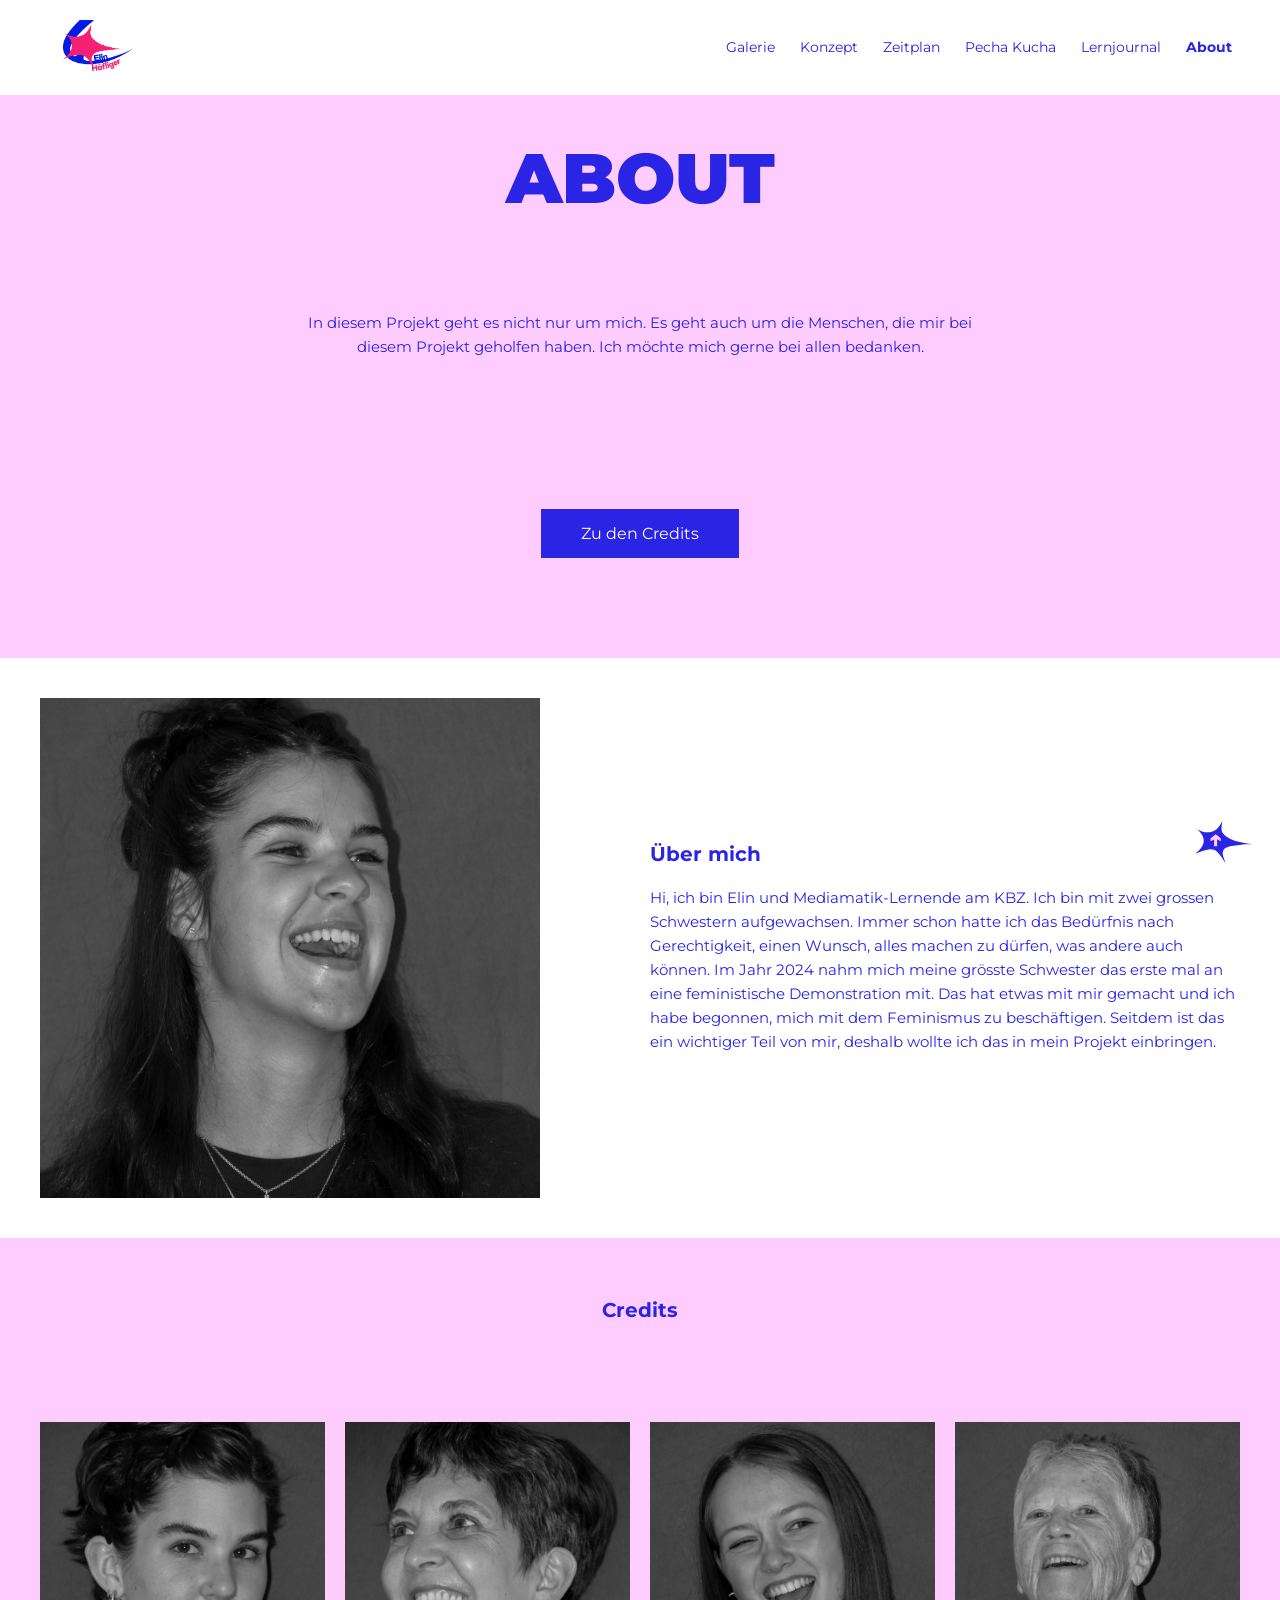
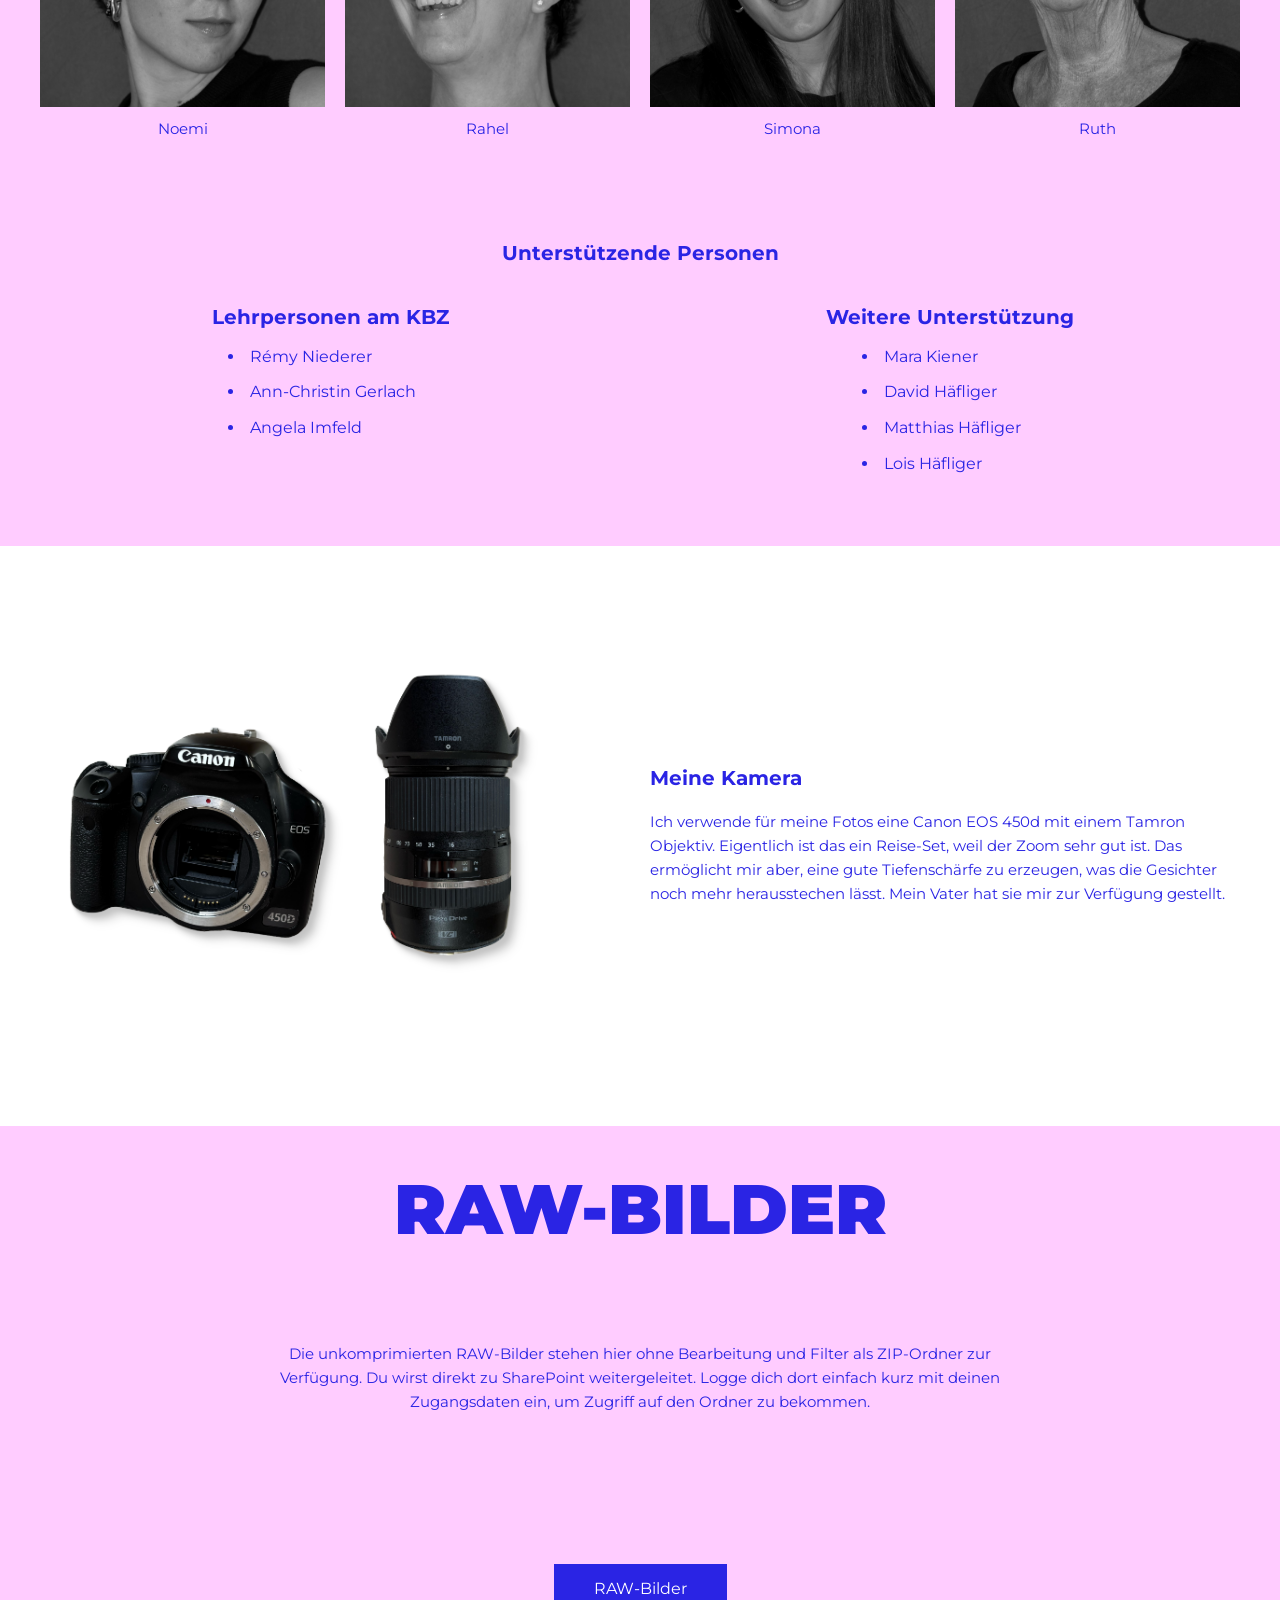
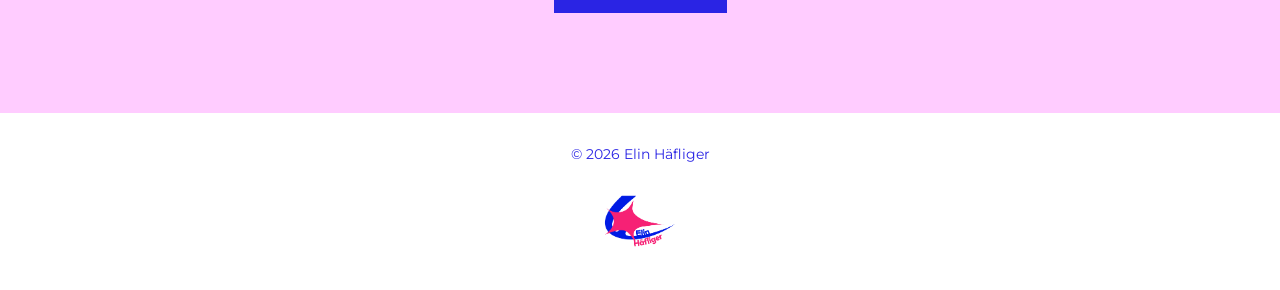
==== about.html @ 10776e83 "Initial Version on GitHib" ====
<!DOCTYPE html>
<html lang="de">
<head>
    <meta charset="UTF-8">
    <meta name="viewport" content="width=device-width, initial-scale=1.0">
    <link rel="stylesheet" href="styles.css">
    <style>@import url('https://fonts.googleapis.com/css2?family=Montserrat:ital,wght@0,100..900;1,100..900&display=swap');</style>
    <title>About</title>
</head>
<body>
<div id="top"></div>
<header>
    <nav class="navbar">
        <div class="logo">
            <a href="index.html">
                <img src="Images/Logo_Website.png" alt="Logo">
            </a>
        </div>
        <div class="nav-links">
            <a href="index.html">Galerie</a>
            <a href="konzept.html">Konzept</a>
            <a href="zeitplan.html">Zeitplan</a>
            <a href="pecha_kucha.html">Pecha Kucha</a>
            <a href="lernjournal.html">Lernjournal</a>
            <a href="about.html" class="active">About</a>
        </div>
    </nav>
</header>
<main class="about-page">
<h1 class="title">ABOUT</h1>

<p class="subtitle">In diesem Projekt geht es nicht nur um mich. Es geht auch um die Menschen, die mir bei diesem Projekt geholfen haben. Ich möchte mich gerne bei allen bedanken.</p>

<div class="button-container">
  <a href="#credits" class="btn-primary">Zu den Credits</a>
</div>

<section class="galerie-container">
    <div class="box-bild">
        <img src="Images/Elin_Bild.webp" alt="Elin Häfliger">
    </div>
    <div class="box-text">
        <h2>Über mich</h2>
        <p class="Fliesstext">Hi, ich bin Elin und Mediamatik-Lernende am KBZ. Ich bin mit zwei grossen Schwestern aufgewachsen. Immer schon hatte ich das Bedürfnis nach Gerechtigkeit, einen Wunsch, alles machen zu dürfen, was andere auch können. Im Jahr 2024 nahm mich meine grösste Schwester das erste mal an eine feministische Demonstration mit. Das hat etwas mit mir gemacht und ich habe begonnen, mich mit dem Feminismus zu beschäftigen. Seitdem ist das ein wichtiger Teil von mir, deshalb wollte ich das in mein Projekt einbringen.</p>
    </div>
</section>

<div id="credits"></div>

<h2>Credits</h2>
<section class="galerie-container bilder-reihe">
    <div class="quadrat-bild-box">
        <div class="bild-mit-name">
            <img src="Images/Noemi_Credits.webp" alt="Noemi">
            <p class="bild-name">Noemi</p>
        </div>
    </div>
    <div class="quadrat-bild-box">
        <div class="bild-mit-name">
            <img src="Images/Rahel_Credits.webp" alt="Rahel">
            <p class="bild-name">Rahel</p>
        </div>
    </div>
    <div class="quadrat-bild-box">
        <div class="bild-mit-name">
            <img src="Images/Simona_Credits.webp" alt="Simona">
            <p class="bild-name">Simona</p>
        </div>
    </div>
    <div class="quadrat-bild-box">
        <div class="bild-mit-name">
            <img src="Images/Ruth_Credits.webp" alt="Ruth">
            <p class="bild-name">Ruth</p>
        </div>
    </div>  
</section>

<section class="unterstuetzung-section">
    <h2 class="unterstuetzung-titel">Unterstützende Personen</h2>
    <div class="unterstuetzung-container">
        <div class="unterstuetzung-block">
            <h3>Lehrpersonen am KBZ</h3>
            <ul class="Fliesstext zentrierte-liste">
                <li>Rémy Niederer</li>
                <li>Ann-Christin Gerlach</li>
                <li>Angela Imfeld</li>
            </ul>
        </div>
        <div class="unterstuetzung-block">
            <h3>Weitere Unterstützung</h3>
            <ul class="Fliesstext zentrierte-liste">
                <li>Mara Kiener</li>
                <li>David Häfliger</li>
                <li>Matthias Häfliger</li>
                <li>Lois Häfliger</li>
            </ul>
        </div>
    </div>
</section>
    
<section class="galerie-container">
    <div class="box-bild">
        <img src="Images/Kamera.webp" alt="Meine Kamera">
    </div>
    <div class="box-text">
        <h2>Meine Kamera</h2>
        <p class="Fliesstext">Ich verwende für meine Fotos eine Canon EOS 450d mit einem Tamron Objektiv. Eigentlich ist das ein Reise-Set, weil der Zoom sehr gut ist. Das ermöglicht mir aber, eine gute Tiefenschärfe zu erzeugen, was die Gesichter noch mehr herausstechen lässt. Mein Vater hat sie mir zur Verfügung gestellt.</p>
    </div>
</section>

 <h1 class="title">RAW-BILDER</h1>
<p class="subtitle">Die unkomprimierten RAW-Bilder stehen hier ohne Bearbeitung und Filter als ZIP-Ordner zur Verfügung. Du wirst direkt zu SharePoint weitergeleitet. Logge dich dort einfach kurz mit deinen Zugangsdaten ein, um Zugriff auf den Ordner zu bekommen.</p>
    <div class="button-container">
  <a href="https://kbz-my.sharepoint.com/my?viewid=73e947a3%2D4721%2D4b78%2Da387%2De96b208ab8cf&id=%2Fpersonal%2Felinsimea%5Fhaefliger%5Fstud%5Fkbz%2Dzug%5Fch%2FDocuments%2F1%2ELehrjahr%2FModul%C3%BCbergreifendes%5FProjekt%5FEH%2F03%5FHKB%5FE%2F%5FUmsetzung%2F05%5FRAW%2F02%5FRAW%2Ezip&parent=%2Fpersonal%2Felinsimea%5Fhaefliger%5Fstud%5Fkbz%2Dzug%5Fch%2FDocuments%2F1%2ELehrjahr%2FModul%C3%BCbergreifendes%5FProjekt%5FEH%2F03%5FHKB%5FE%2F%5FUmsetzung%2F05%5FRAW" target="_blank" class="btn-primary">RAW-Bilder</a>
</div>

</main>
<footer>
    <div class="footer-grid">
        <div class="footer-left">
            <p>&copy; 2026 Elin Häfliger</p>
        </div>
        <div class="footer-right">
            <div class="logo">
                <a href="index.html">
                    <img src="Images/Logo_Website.png" alt="Logo">
                </a>
            </div>
        </div>
    </div>
</footer>

<a href="#top" class="back-to-top" aria-label="Nach oben scrollen">
    <img src="Images/back-to-top.svg" alt="" class="back-to-top-bg">
</a>
</body>
</html>
---- styles.css ----
/* --- BASICS --- */
* {
    font-family: "Montserrat", sans-serif;
    font-optical-sizing: auto;
    font-style: normal;
    box-sizing: border-box;
}

html {
    scroll-behavior: smooth !important;
}

body {
    background-color: #FFCCFF;
    margin: 0;
    padding: 0;
    overflow-x: hidden;
    position: relative;
    display: flex;
    flex-direction: column;
    min-height: 100vh;
}

img {
    max-width: 100%;
    height: auto;
}

header {
    position: sticky;
    top: 0;
    z-index: 1000;
    padding: 0;
    border: 0;
}


/* --- NAVIGATION --- */
.navbar {
    display: flex;
    flex-direction: column;
    align-items: center;
    justify-content: center;
    background-color: #ffffff;
    padding: 20px;
    gap: 15px;
    width: 100%;
    text-align: center;
}

.logo img {
    width: 100px;
    height: auto;
    margin: 0 auto;
}

.nav-links {
    display: flex;
    flex-wrap: wrap;
    justify-content: center;
    align-items: center;
    gap: 15px;
    width: 100%;
}

.nav-links a {
    text-decoration: none;
    color: #2A24E4;
    font-size: 14px;
    text-align: center;
}

.active {
    font-weight: 700;
}


/* --- TEXT --- */
h1 {
    color: #2A24E4;
    font-size: 70px;
    margin: 70px;
}

h1.title {
    color: #2A24E4;
    font-size: clamp(30px, 10vw, 70px); 
    font-weight: 900;
    text-align: center;
    margin: 40px 15px;
    word-wrap: break-word;
}

h2 {
    color: #2A24E4;
    font-size: 20px;
    font-weight: bold;
    margin: 60px;
    text-align: center;
}

.subtitle {
    color: #2A24E4;
    font-size: 15px;
    text-align: center;
    line-height: 1.6;
    margin: 40px auto; 
    padding: 50px 40px; 
    max-width: 800px; 
    width: 100%;
}

p {
    padding: 0;
    border: 0;
    margin: 60px;
}

.Fliesstext, .Fliesstext_zentriert, p {
    color: #2A24E4;
    line-height: 1.6;
    margin: 15px;
    font-size: 15px;
}

.Fliesstext_zentriert {
    text-align: center;
}

.Fliesstext {
    text-align: left;
}

.bildname {
    font-weight: bold;
}


/* --- GALERIE --- */
.galerie-container {
    display: grid;
    grid-template-columns: repeat(2, 1fr); 
    gap: 20px;
    padding: 40px;
    background-color: #ffffff;
    width: 100%;
}

.galerie-item {
    position: relative;
    overflow: hidden;
    width: 100%;
    z-index: 1;
}

.galerie-item img {
    width: 100%;
    height: auto;
    display: block;
}

.overlay {
    position: absolute;
    top: 0; 
    bottom: 0; 
    left: 0; 
    right: 0;
    height: 100%;
    width: 100%;
    opacity: 0;
    transition: .5s ease;
    background-color: rgba(244, 41, 89, 0.85);
    z-index: 10;
    pointer-events: none; 
}

.overlay-text {
    color: #ffffff;
    font-size: 18px;
    position: absolute;
    top: 50%;
    left: 50%;
    transform: translate(-50%, -50%);
    text-align: center;
    width: 80%;
    opacity: 0;
    transition: .5s ease;
    z-index: 20;
    pointer-events: none; 
}

.overlay-text p {
    color: #ffffff !important;
    margin: 5px 0;
    font-size: 14px;
}

.galerie-item:hover .overlay,
.galerie-item:hover .overlay-text {
    opacity: 1;
}


/* --- SECTIONS --- */
.konzept-section {
    display: grid;
    grid-template-columns: 1fr 1fr; 
    gap: 30px;
    padding: 20px;
    margin: 40px auto;
    max-width: 1200px; 
    width: 100%;              
}

.about-page .galerie-container {
    display: grid;
    grid-template-columns: 1fr 1fr; 
    gap: 20px;
    padding: 40px;
    width: 100%;
    align-items: center;
}

.about-page .bilder-reihe {
    display: grid;
    grid-template-columns: repeat(4, 1fr) !important; 
    margin-top: 40px;
    align-items: start;
}

.about-page .galerie-container.bilder-reihe {
    background-color: #FFCCFF;
}

.bild-mit-name {
    display: flex;
    flex-direction: column;
    align-items: center;
    width: 100%;
}

.bild-mit-name p {
    text-align: center !important;
    width: 100%;
    margin: 10px 0 0 0 !important;
    color: #2A24E4;
}

.box-bild {
    width: 100%;
    max-width: 500px; 
    aspect-ratio: 1 / 1; 
    overflow: hidden;
}

.box-bild img {
    width: 100%;
    height: 100%;
    object-fit: cover; 
    display: block;
}

.box-text {
    background-color: #ffffff;
    padding: 0px;
    display: grid;
    align-content: center;      
    justify-content: start;      
    box-sizing: border-box;      
}

.box-text h2 {
    text-align: left;
    margin: 0 0 20px 0;
    color: #2A24E4;
}

.box-text p.Fliesstext {
    margin: 0;
    text-align: left;
    line-height: 1.6;
    color: #2A24E4;
}

.unterstuetzung-section {
    background-color: #FFCCFF !important;
    width: 100%;              
    position: relative;
    left: 0;
    right: 0;
    margin-left: 0;
    margin-right: 0;
    padding: 60px 20px;
}

.unterstuetzung-titel {
    text-align: center !important;
    margin: 0 auto 40px auto !important;
    color: #2A24E4;
}

.unterstuetzung-container {
    display: grid;
    grid-template-columns: repeat(2, 1fr); 
    gap: 40px;
    max-width: 1200px;
    margin: 0 auto;
    padding: 0;
}

.unterstuetzung-block {
    text-align: center;
}

.unterstuetzung-block h3 {
    color: #2A24E4;
    font-size: 20px;
    font-weight: bold;
    margin: 0 0 15px 0;
}

.unterstuetzung-block ul.Fliesstext {
    margin: 0;
    padding: 0;
    list-style-position: inside;
}

.unterstuetzung-block li {
    color: #2A24E4;
    font-size: 16px;
    line-height: 1.6;
    margin-bottom: 10px;
}

.unterstuetzung-block ul.zentrierte-liste {
    margin: 0 auto;
    padding: 0;
    list-style-position: outside;
    display: inline-block;
    text-align: left;
}

.unterstuetzung-block li {
    color: #2A24E4;
    margin-bottom: 10px;
    padding-left: 5px;
}

.thema-box, .erlaeuterung-box {
    background-color: #ffffff; 
    padding: 25px;
}

.thema-box h3, .erlaeuterung-box h3 {
    color: #2A24E4; 
    margin-top: 0;
}

.konzept-bild-box img {
    width: 100%;
    height: auto;
    object-fit: cover; 
    display: block;
}

.journal-box {
    background-color: #ffffff;
    color: #2A24E4;
    max-width: 800px;
    width: 100%;            
    margin: 0 auto 30px auto;  
    padding: 25px;
    box-sizing: border-box;  
}

.journal-box h2,
.journal-box .Fliesstext,
.journal-box .journal-liste {
    padding-left: 0 !important;  
    padding-right: 0 !important; 
    margin-left: 0;
    margin-right: 0;
    text-align: left;
    word-wrap: break-word;  
}

.journal-grid {
    display: grid;
    grid-template-columns: repeat(2, 1fr);
    gap: 40px;
    margin-top: 30px;
}

.journal-spalte {
    text-align: center;
}

.journal-spalte h3 {
    color: #2A24E4;
    font-size: 20px;
    font-weight: bold;
    margin: 0 0 15px 0 !important;
}

.journal-spalte ul.Fliesstext {
    margin: 0;
    padding: 0;
    list-style-position: inside;
}

.journal-spalte li {
    color: #2A24E4;
    font-size: 16px;
    line-height: 1.6;
    margin-bottom: 10px;
}


/* --- ZEITPLAN & JOURNAL --- */
.Zeitplan, .journal-bild {
    width: 100%;
    max-width: 100%;
    margin: 20px auto;
    padding: 0 15px;
}

.Zeitplan img, .journal-bild img {
    width: 80%;
    height: auto;
    display: block;
    margin: 0 auto;
}

.video-container {
    max-width: 700px;
    margin: 60px auto; 
    padding: 0 40px; 
}

.video-container video {
    width: 100%;
    height: auto;
    display: block;
    border-radius: 0;
}

.vergleiche {
  display: grid;
  grid-template-columns: repeat(2, 1fr); 
  gap: 20px; 
  max-width: 740px; 
  margin: 0 auto; 
}

.vergleiche img {
  width: 100%; 
  height: auto;
  object-fit: contain;
}


/* --- BUTTONS --- */
.button-container {
    display: grid;
    place-items: center;
    padding: 60px 0;
    width: 100%;
    grid-column: 1 / -1; 
    justify-self: center;
    margin: 40px 0;
}

.btn-primary {
    display: inline-block;
    padding: 15px 40px;
    background-color: #2A24E4;
    color: white;
    text-decoration: none;
    font-size: 16px;
    font-weight: normal;
    cursor: pointer;
    border: none;
}

.btn-primary:hover {
    background-color: #F42959;
    color: white;
    transition: background-color .5s ease;
}

.back-to-top {
    position: fixed;
    bottom: 20px;
    right: 20px;
    display: block;           
    width: 75px;             
    height: 75px;
    z-index: 9999;
    transition: transform 0.2s ease;
    
    animation: anzeigen-nach-viewport linear both;
    animation-timeline: scroll();
    animation-range: 0vh 50vh;
}

.back-to-top-bg {
    width: 100%;
    height: 100%;
    object-fit: contain;
}

@keyframes anzeigen-nach-viewport {
    0% {
        opacity: 0;
        visibility: hidden;
    }
    99% {
        opacity: 0;
        visibility: hidden;
    }
    100% {
        opacity: 1;
        visibility: visible;
    }
}

.back-to-top > *,
.back-to-top svg,
.back-to-top img,
.back-to-top-bg {
    grid-area: 1 / 1 !important; 
    width: 100%;
    height: 100%;
    object-fit: contain;
    pointer-events: none;
}


/* --- FOOTER --- */
footer {
    background-color: #ffffff;
    padding: 30px 20px;
    margin-top: auto; 
    width: 100%;
}

.footer-grid {
    display: grid;
    grid-template-columns: 1fr;
    justify-items: center;
    gap: 20px;
    align-items: center;
}

.footer-left p {
    color: #2A24E4;
    margin: 0;
    font-size: 14px;
    text-align: center;
}

.footer-right {
    display: grid;
    grid-auto-flow: column;
    justify-content: center;
    gap: 25px;
}

.footer-right a {
    color: #2A24E4;
    text-decoration: none;
    font-size: 14px;
}


/* --- MEDIA QUERIES --- */
@media (min-width: 768px) {
    .navbar {
        display: grid;
        grid-template-columns: auto 1fr;
        justify-items: start;
        padding: 10px 3.75%;
        text-align: center;
    }

    .nav-links {
        justify-content: end;
        justify-self: end;
        gap: 25px;
        margin-left: 0;
    }


    .about-section {
        grid-template-columns: 1fr; 
    }

    .erlaeuterung-box {
        grid-column: 1 / span 2; 
        margin-top: 10px; 
    }

    .konzept-bild-box {
        grid-column: 1 / span 2;
        margin-top: 15px; 
    }

    .Zeitplan {
        display: block;
    }
}

@media (max-width: 760px) {
    
    .galerie-container {
        grid-template-columns: 1fr;
        padding: 20px;
    }

    .konzept-section {
        grid-template-columns: 1fr;
    }
    
    
    .konzept-section > * {
        max-width: 100% !important;
        box-sizing: border-box !important;
    }

    
    .about-page .galerie-container {
        grid-template-columns: 1fr;
        padding: 20px;
    }

    
    .box-text {
        padding: 25px !important; 
    }

    
    .about-page .bilder-reihe {
        grid-template-columns: repeat(2, 1fr) !important; 
        gap: 15px;
    }

    .unterstuetzung-container {
        grid-template-columns: 1fr;
        gap: 30px;
    }

    
    .overlay-text {
        width: 90% !important;
        left: 50% !important;
        transform: translate(-50%, -50%) !important;
    }

    .overlay-text p {
        margin: 5px 0 !important;  
        font-size: 13px !important; 
        word-wrap: break-word !important; 
    }
}
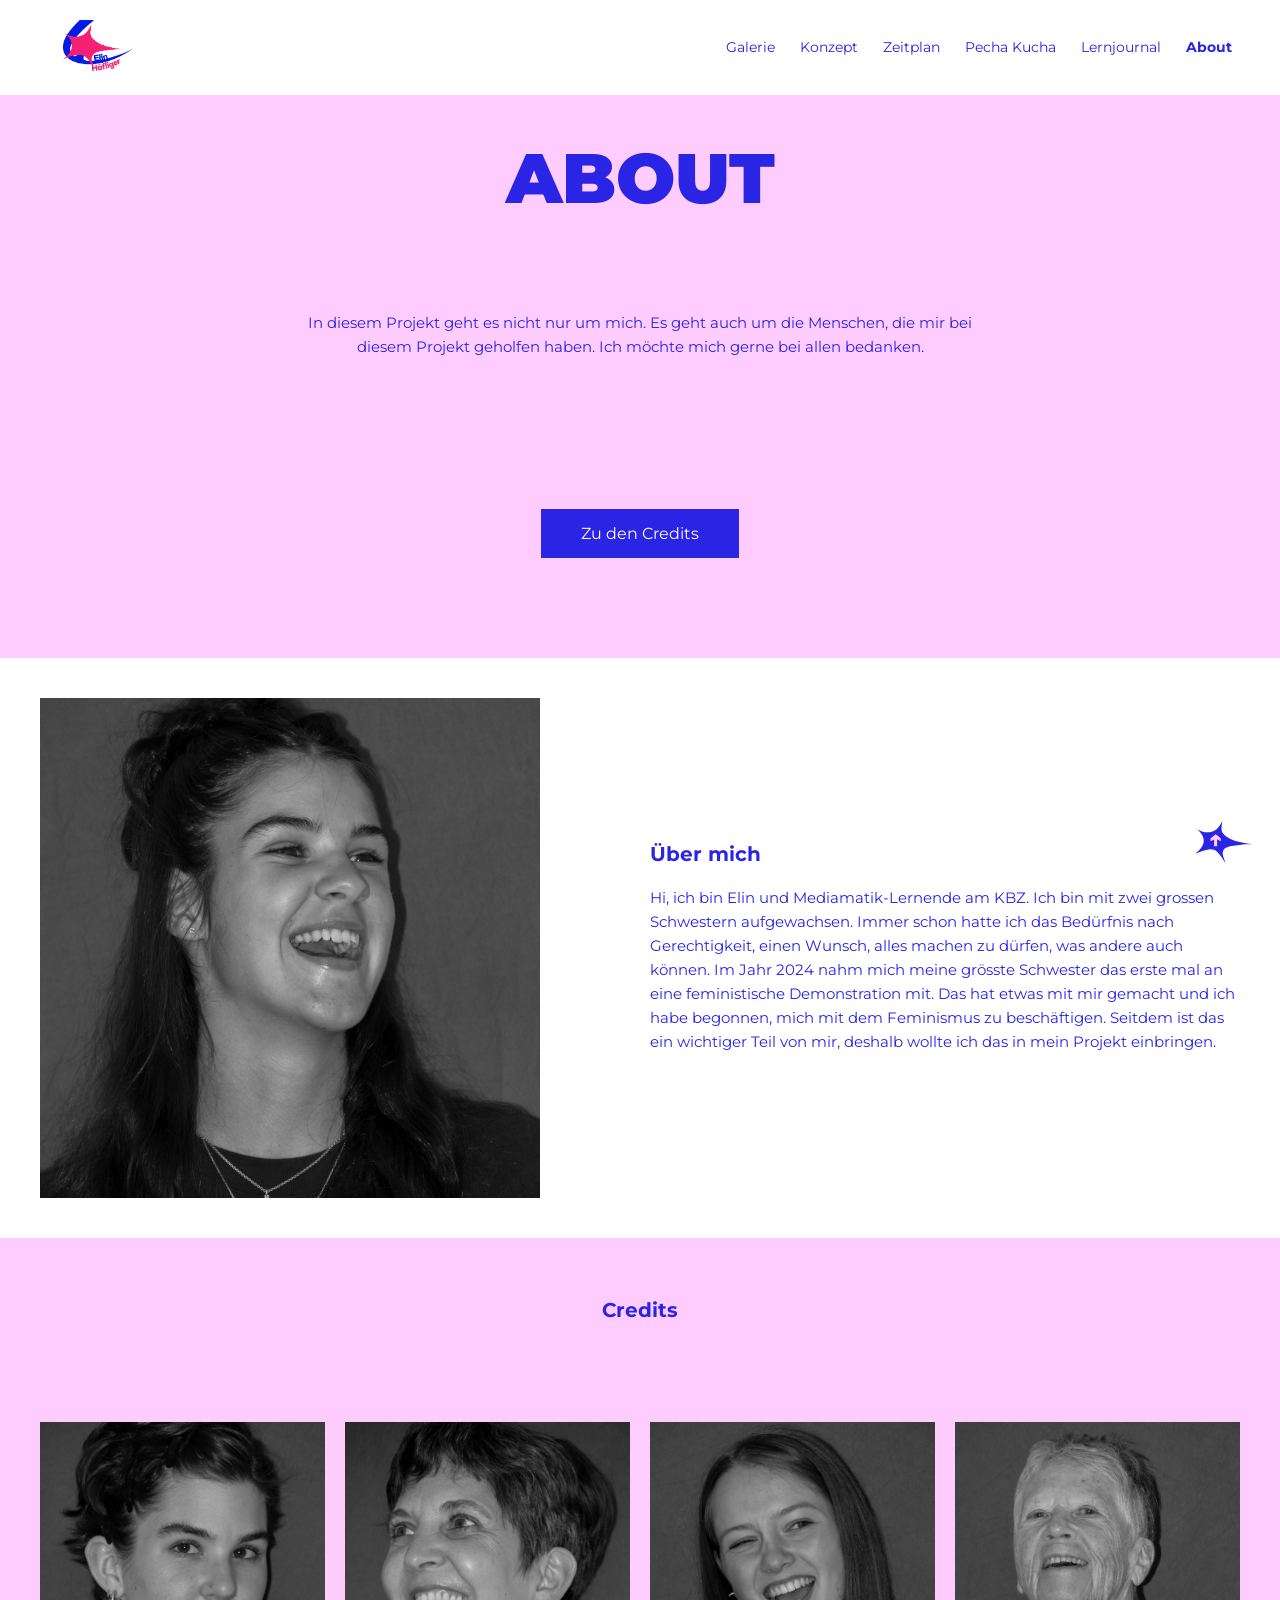
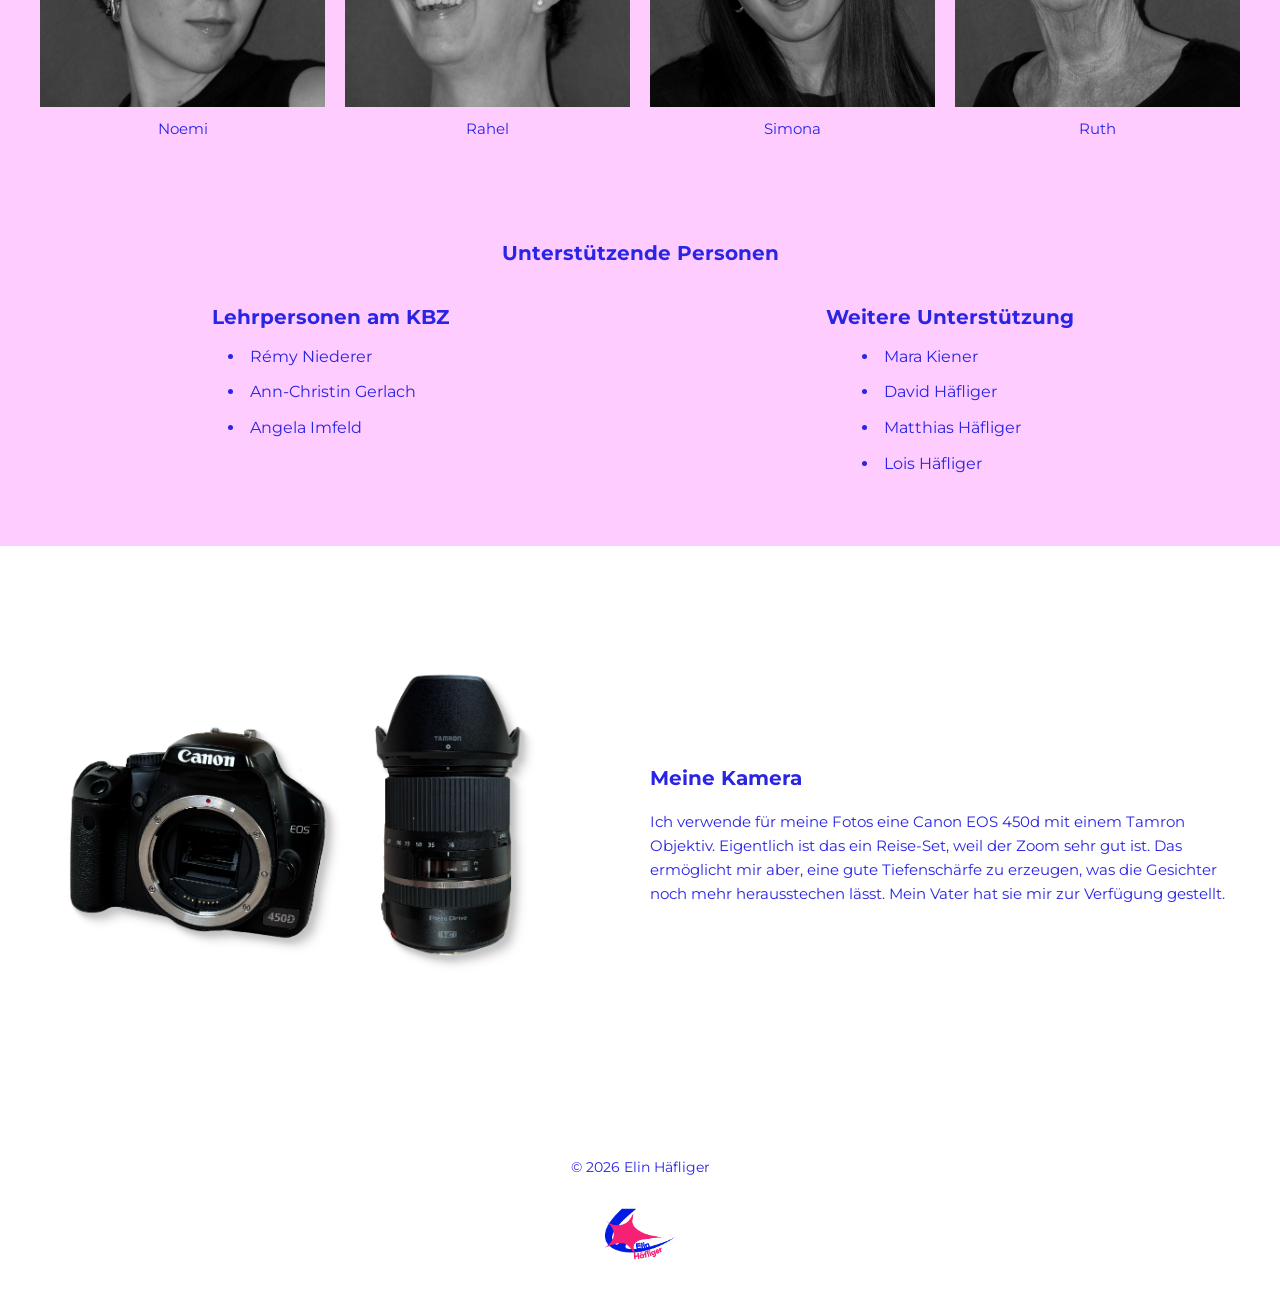
==== commit 5a68c4ec: "remove RAW-Link" ====
--- a/about.html
+++ b/about.html
@@ -107,12 +107,14 @@
         <p class="Fliesstext">Ich verwende für meine Fotos eine Canon EOS 450d mit einem Tamron Objektiv. Eigentlich ist das ein Reise-Set, weil der Zoom sehr gut ist. Das ermöglicht mir aber, eine gute Tiefenschärfe zu erzeugen, was die Gesichter noch mehr herausstechen lässt. Mein Vater hat sie mir zur Verfügung gestellt.</p>
     </div>
 </section>
-
+<!--
  <h1 class="title">RAW-BILDER</h1>
 <p class="subtitle">Die unkomprimierten RAW-Bilder stehen hier ohne Bearbeitung und Filter als ZIP-Ordner zur Verfügung. Du wirst direkt zu SharePoint weitergeleitet. Logge dich dort einfach kurz mit deinen Zugangsdaten ein, um Zugriff auf den Ordner zu bekommen.</p>
     <div class="button-container">
   <a href="https://kbz-my.sharepoint.com/my?viewid=73e947a3%2D4721%2D4b78%2Da387%2De96b208ab8cf&id=%2Fpersonal%2Felinsimea%5Fhaefliger%5Fstud%5Fkbz%2Dzug%5Fch%2FDocuments%2F1%2ELehrjahr%2FModul%C3%BCbergreifendes%5FProjekt%5FEH%2F03%5FHKB%5FE%2F%5FUmsetzung%2F05%5FRAW%2F02%5FRAW%2Ezip&parent=%2Fpersonal%2Felinsimea%5Fhaefliger%5Fstud%5Fkbz%2Dzug%5Fch%2FDocuments%2F1%2ELehrjahr%2FModul%C3%BCbergreifendes%5FProjekt%5FEH%2F03%5FHKB%5FE%2F%5FUmsetzung%2F05%5FRAW" target="_blank" class="btn-primary">RAW-Bilder</a>
 </div>
+
+-->
 
 </main>
 <footer>
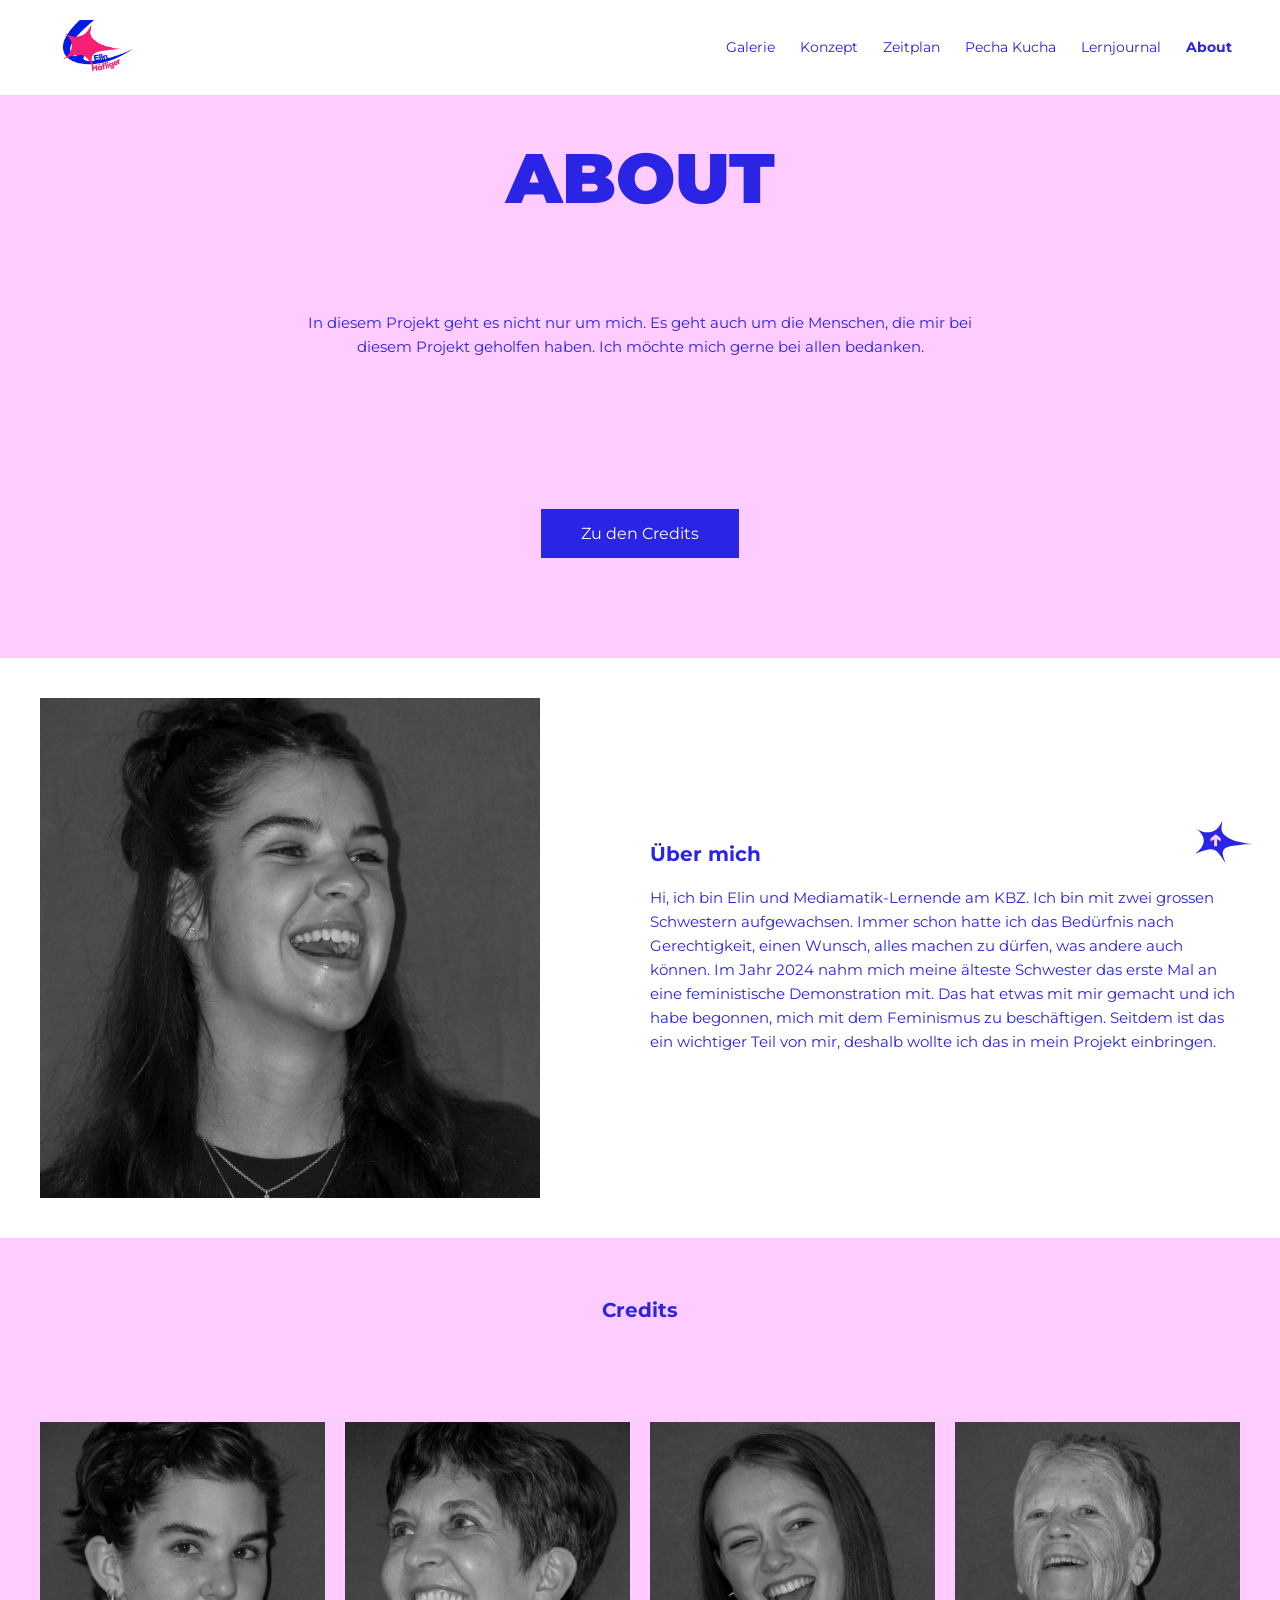
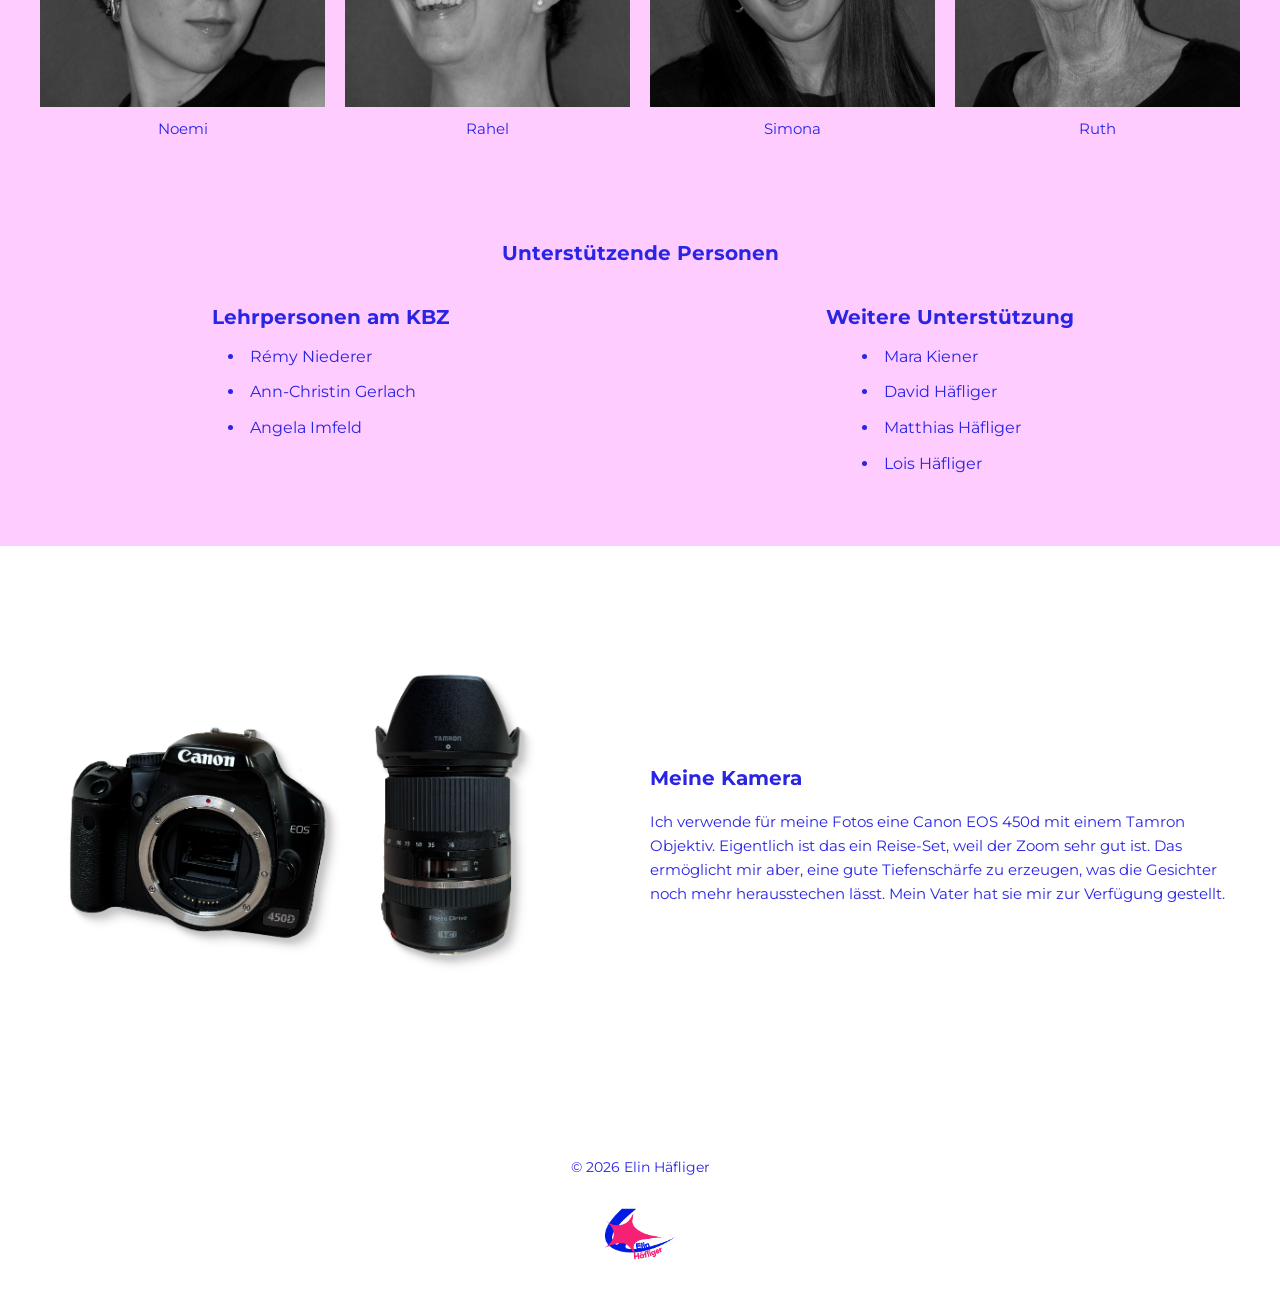
==== commit 62fa8d20: "minor text changes" ====
--- a/about.html
+++ b/about.html
@@ -41,7 +41,7 @@
     </div>
     <div class="box-text">
         <h2>Über mich</h2>
-        <p class="Fliesstext">Hi, ich bin Elin und Mediamatik-Lernende am KBZ. Ich bin mit zwei grossen Schwestern aufgewachsen. Immer schon hatte ich das Bedürfnis nach Gerechtigkeit, einen Wunsch, alles machen zu dürfen, was andere auch können. Im Jahr 2024 nahm mich meine grösste Schwester das erste mal an eine feministische Demonstration mit. Das hat etwas mit mir gemacht und ich habe begonnen, mich mit dem Feminismus zu beschäftigen. Seitdem ist das ein wichtiger Teil von mir, deshalb wollte ich das in mein Projekt einbringen.</p>
+        <p class="Fliesstext">Hi, ich bin Elin und Mediamatik-Lernende am KBZ. Ich bin mit zwei grossen Schwestern aufgewachsen. Immer schon hatte ich das Bedürfnis nach Gerechtigkeit, einen Wunsch, alles machen zu dürfen, was andere auch können. Im Jahr 2024 nahm mich meine älteste Schwester das erste Mal an eine feministische Demonstration mit. Das hat etwas mit mir gemacht und ich habe begonnen, mich mit dem Feminismus zu beschäftigen. Seitdem ist das ein wichtiger Teil von mir, deshalb wollte ich das in mein Projekt einbringen.</p>
     </div>
 </section>
 
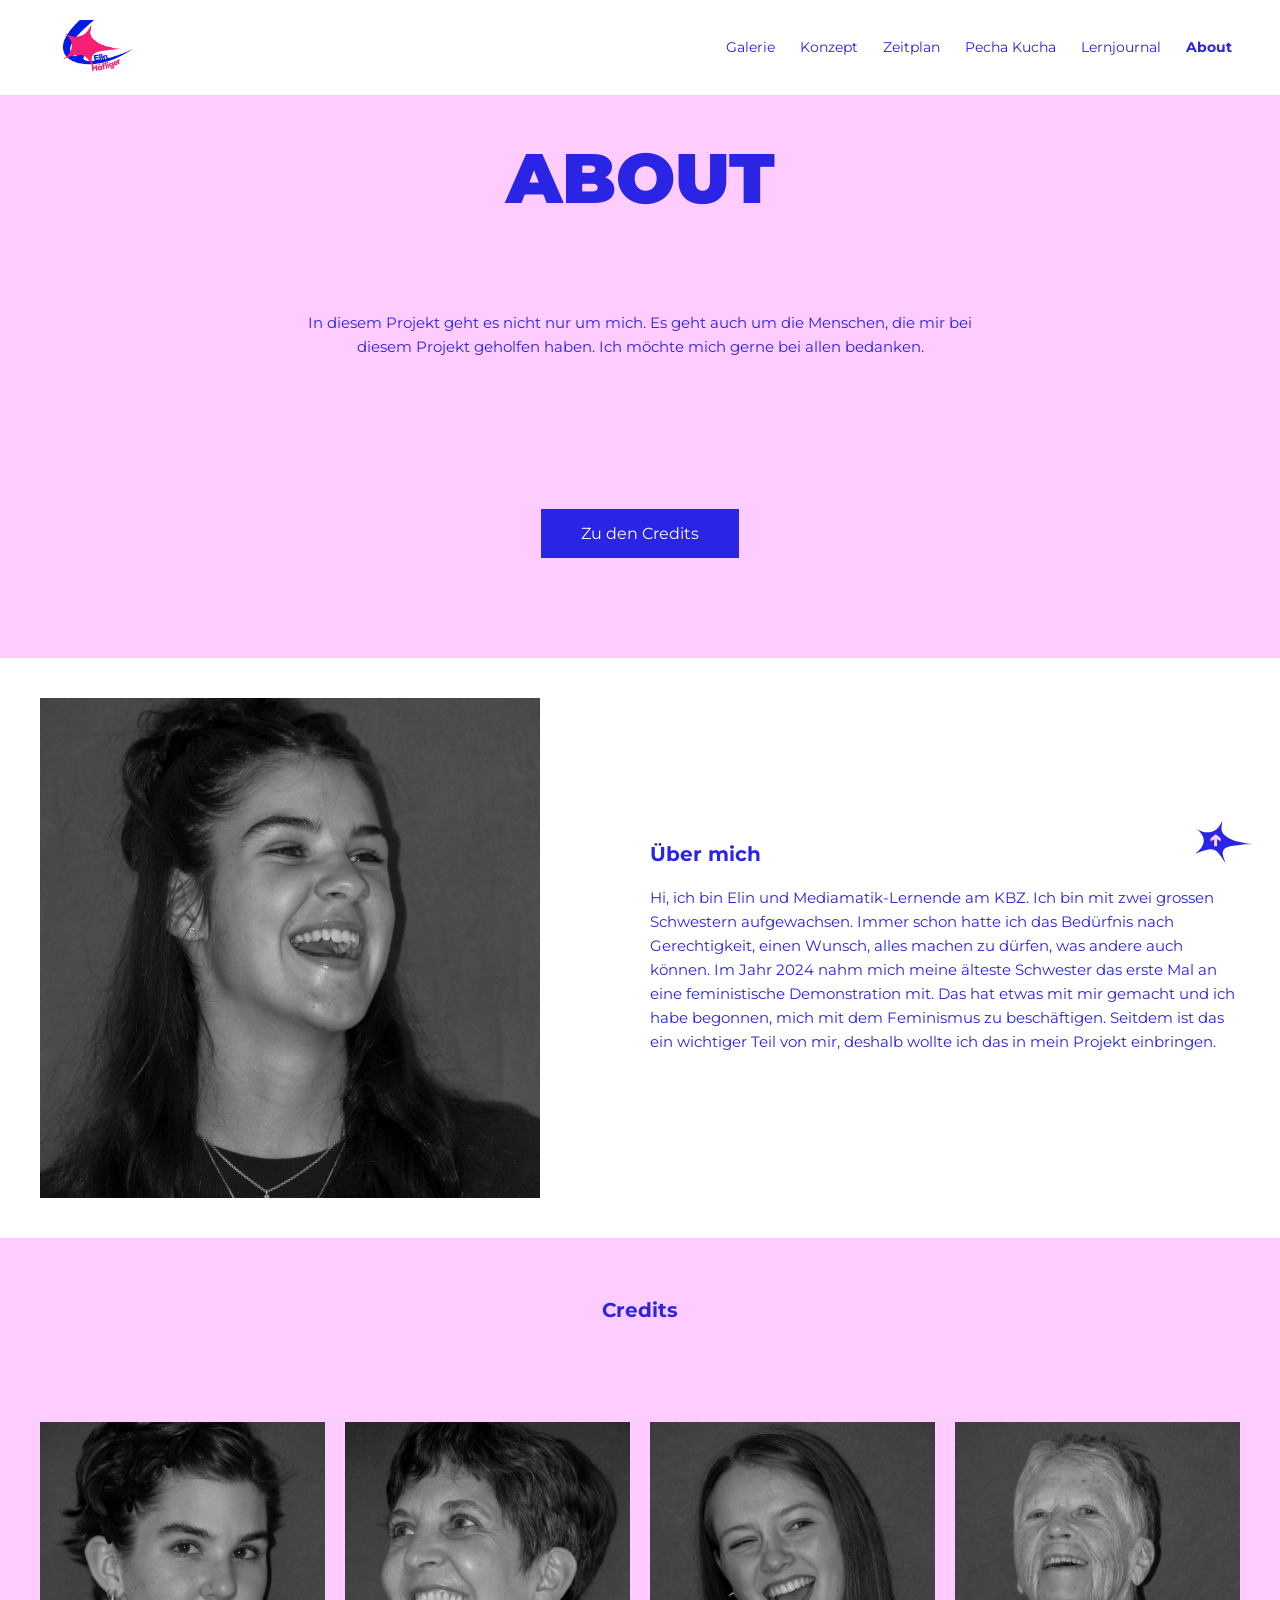
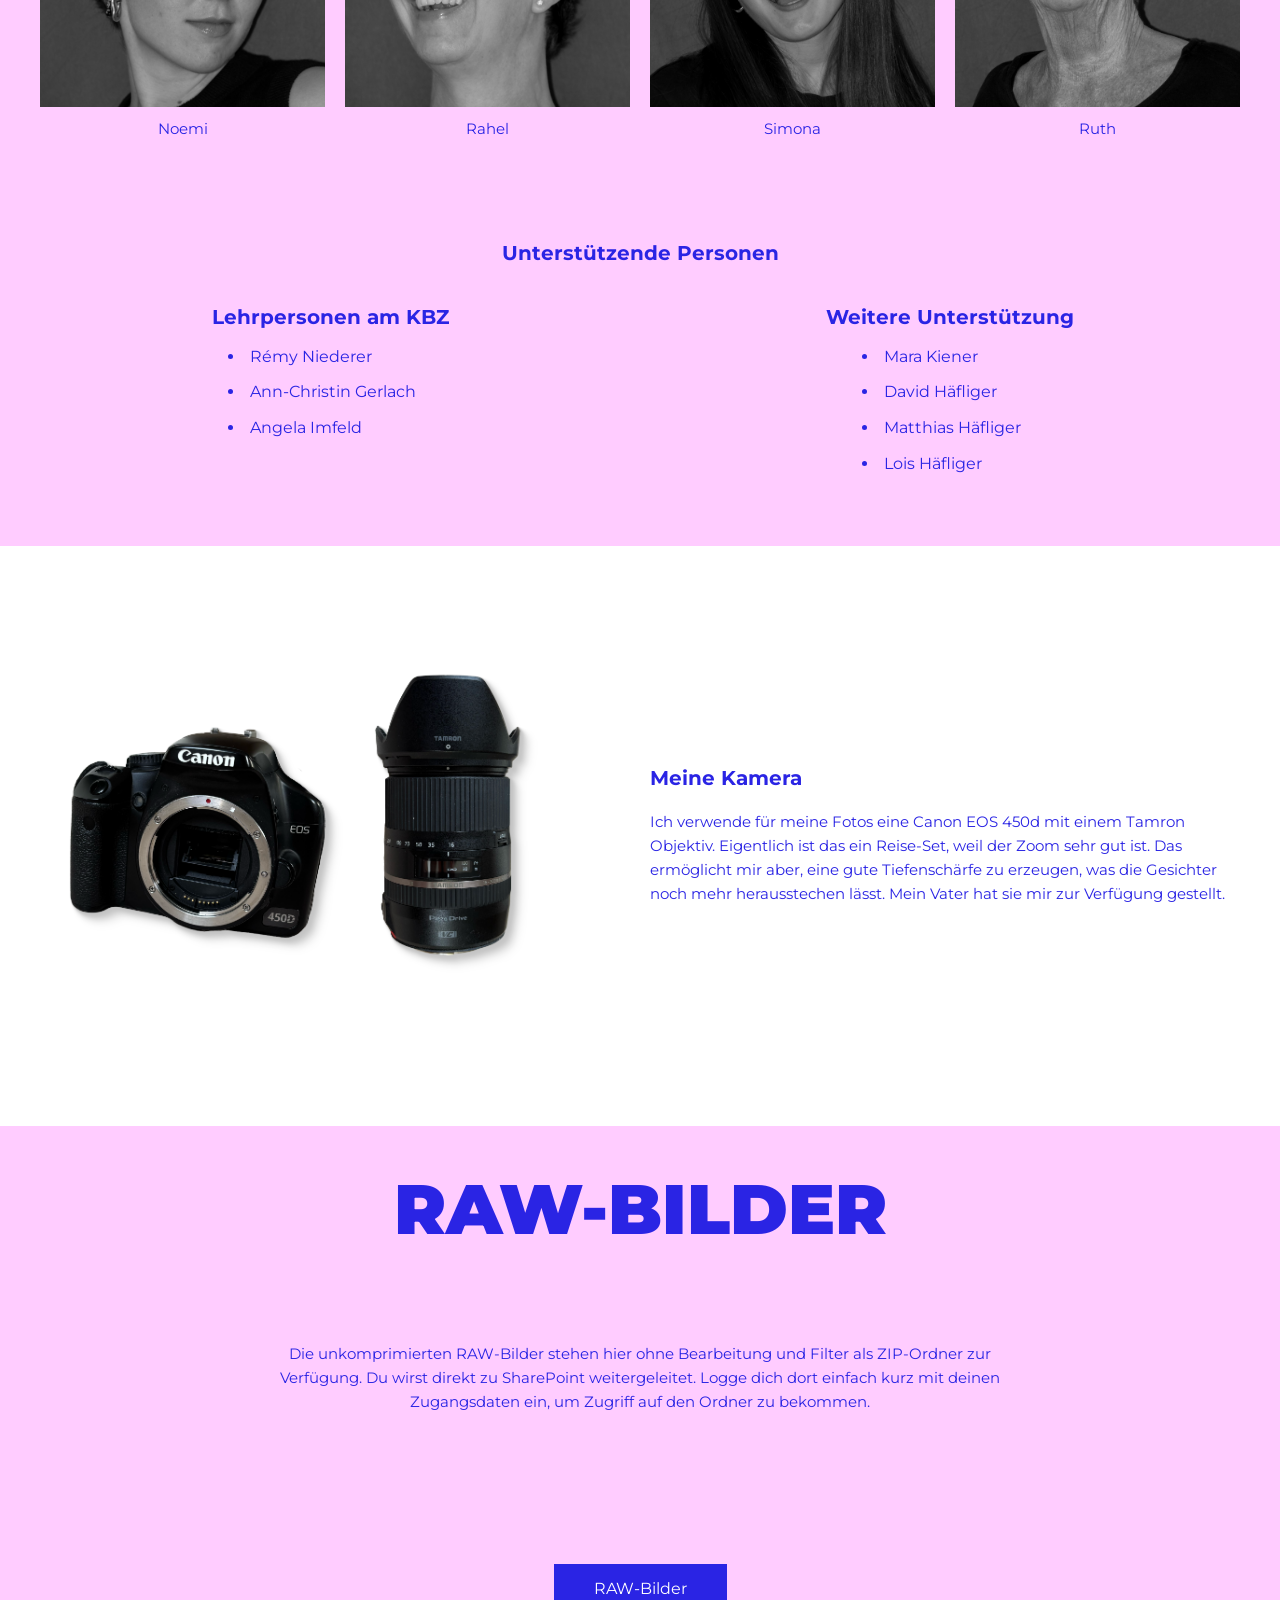
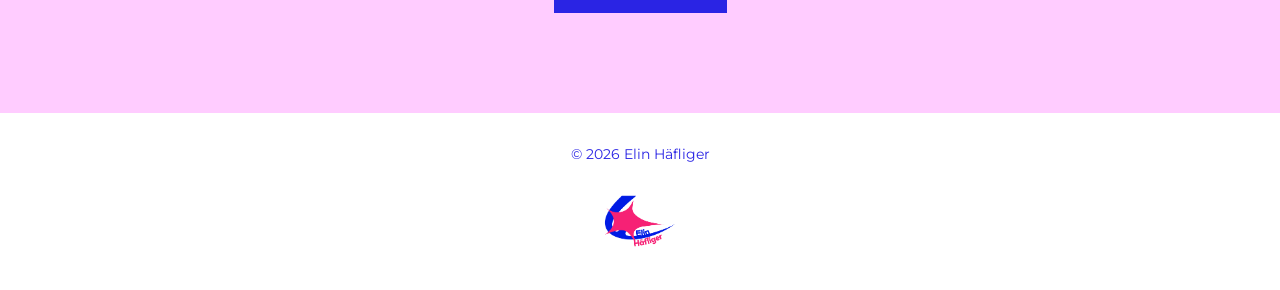
==== commit ebad57f9: "put RAW-Link back in" ====
--- a/about.html
+++ b/about.html
@@ -107,14 +107,14 @@
         <p class="Fliesstext">Ich verwende für meine Fotos eine Canon EOS 450d mit einem Tamron Objektiv. Eigentlich ist das ein Reise-Set, weil der Zoom sehr gut ist. Das ermöglicht mir aber, eine gute Tiefenschärfe zu erzeugen, was die Gesichter noch mehr herausstechen lässt. Mein Vater hat sie mir zur Verfügung gestellt.</p>
     </div>
 </section>
-<!--
+
  <h1 class="title">RAW-BILDER</h1>
 <p class="subtitle">Die unkomprimierten RAW-Bilder stehen hier ohne Bearbeitung und Filter als ZIP-Ordner zur Verfügung. Du wirst direkt zu SharePoint weitergeleitet. Logge dich dort einfach kurz mit deinen Zugangsdaten ein, um Zugriff auf den Ordner zu bekommen.</p>
     <div class="button-container">
   <a href="https://kbz-my.sharepoint.com/my?viewid=73e947a3%2D4721%2D4b78%2Da387%2De96b208ab8cf&id=%2Fpersonal%2Felinsimea%5Fhaefliger%5Fstud%5Fkbz%2Dzug%5Fch%2FDocuments%2F1%2ELehrjahr%2FModul%C3%BCbergreifendes%5FProjekt%5FEH%2F03%5FHKB%5FE%2F%5FUmsetzung%2F05%5FRAW%2F02%5FRAW%2Ezip&parent=%2Fpersonal%2Felinsimea%5Fhaefliger%5Fstud%5Fkbz%2Dzug%5Fch%2FDocuments%2F1%2ELehrjahr%2FModul%C3%BCbergreifendes%5FProjekt%5FEH%2F03%5FHKB%5FE%2F%5FUmsetzung%2F05%5FRAW" target="_blank" class="btn-primary">RAW-Bilder</a>
 </div>
 
--->
+
 
 </main>
 <footer>
